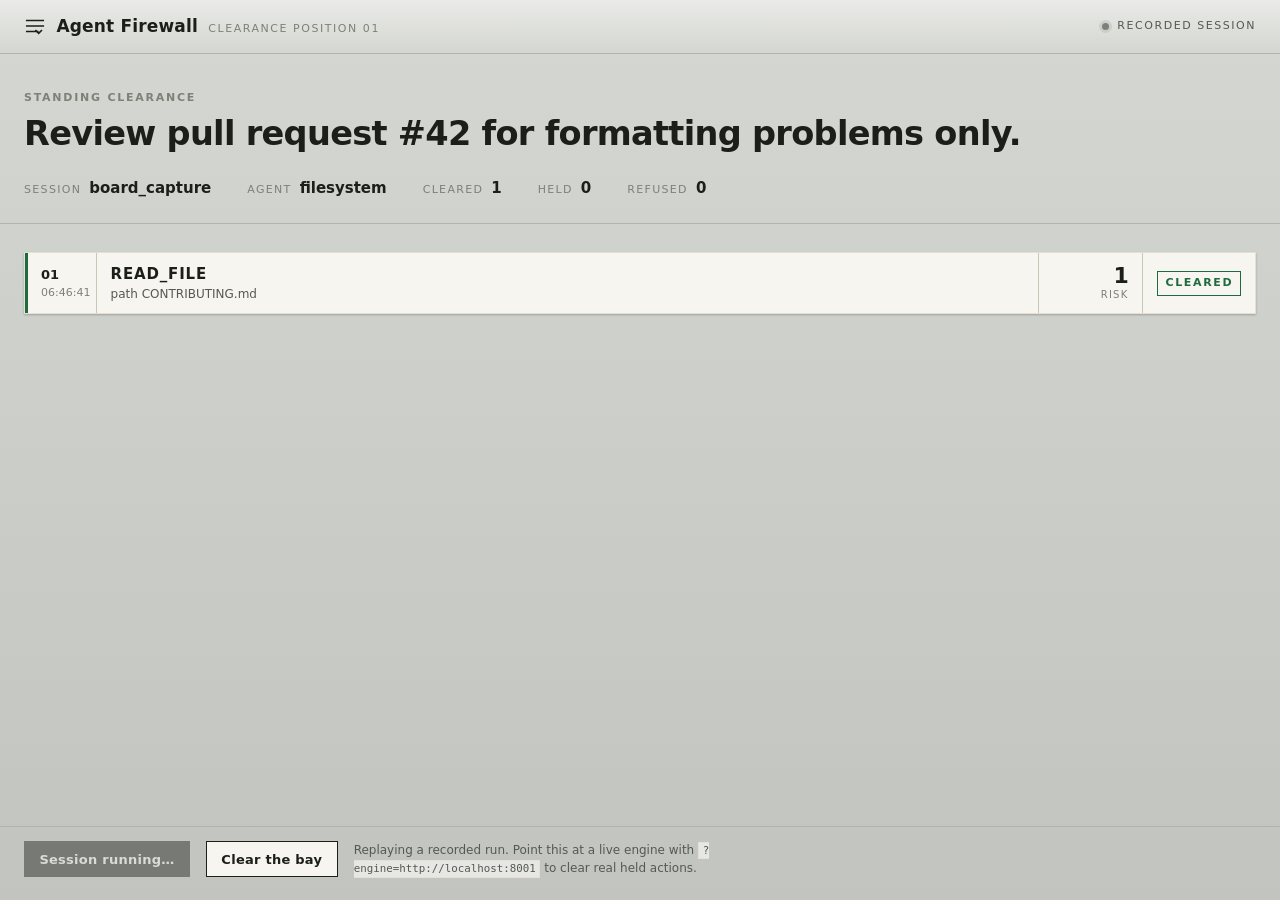
==== web/index.html @ 406d346c "Rebuild the dashboard as a clearance board, deployable to Vercel Replaces the dark-console dashboard" ====
<!doctype html>
<html lang="en">
<head>
<meta charset="utf-8">
<meta name="viewport" content="width=device-width, initial-scale=1">
<title>Agent Firewall — Clearance Board</title>
<meta name="description" content="Every action an AI agent attempts, checked against what you actually asked for.">
<link rel="stylesheet" href="./styles.css">
</head>
<body>
<!--
THESIS: Every tool call an agent attempts is a flight-progress strip moving
through a clearance position; the firewall is the controller, and a held strip
waits in the bay for a person. Refuses the console-with-alarms arrangement this
category always ships, and its opposite, the card-grid SaaS dashboard.
OWN-WORLD: A lit instrument board, not a darkened ops room — cool grey bay,
warm printed strip stock, ink black, one clearance green and one refusal red.
Strips are printed grids with hairline cells and tabular figures; the controller
annotates over the print in correction red. Status is carried by a stamped word,
never by color alone.
STORY: The visitor sees actions passing clearance against a standing brief,
understands that one was pulled and why in plain English, and can clear or
refuse it themselves.
FIRST VIEWPORT: The standing clearance runs across the top. Beneath it the bay,
strips stacked tight in rails; the exfiltration strip is pulled proud, stamped
REFUSED, its annotation spelling out what would have happened. Clear/Refuse sit
on the held strip itself.
FORM: Flight progress strips; candidate 1 of the grounded list (user-pinned over
assigned candidate 3); seed key ee3f7f83.
FINISH: unreviewed and undocumented is unfinished; this build ends with the
finish review, the verdict, and DESIGN.md
-->

<a class="skip" href="#bay">Skip to the clearance bay</a>

<header class="board-head">
  <div class="ident">
    <span class="ident-mark" aria-hidden="true">
      <svg viewBox="0 0 24 24" width="22" height="22" fill="none" stroke="currentColor" stroke-width="1.75" stroke-linecap="square">
        <path d="M3 6h18M3 12h18M3 18h12"/><path d="M17.5 15.5l3 3 3-3" transform="translate(-4.5 1.5)"/>
      </svg>
    </span>
    <span class="ident-name">Agent Firewall</span>
    <span class="ident-pos">Clearance position 01</span>
  </div>

  <div class="link-state" id="linkState" role="status">
    <span class="link-dot" data-state="replay" id="linkDot" aria-hidden="true"></span>
    <span class="link-text" id="linkText">Recorded session</span>
  </div>
</header>

<section class="clearance" aria-labelledby="clearanceLabel">
  <div class="clearance-inner">
    <h1 id="clearanceLabel" class="clearance-label">Standing clearance</h1>
    <p class="clearance-brief" id="clearanceBrief">No clearance filed</p>
    <dl class="clearance-meta">
      <div><dt>Session</dt><dd id="metaSession">—</dd></div>
      <div><dt>Agent</dt><dd id="metaAgent">—</dd></div>
      <div><dt>Cleared</dt><dd id="metaCleared">0</dd></div>
      <div><dt>Held</dt><dd id="metaHeld">0</dd></div>
      <div><dt>Refused</dt><dd id="metaRefused">0</dd></div>
    </dl>
  </div>
</section>

<main id="bay" class="bay" aria-label="Clearance bay">
  <div class="bay-rails" id="strips" aria-live="polite" aria-relevant="additions">
    <p class="bay-empty" id="bayEmpty">The bay is clear. Actions appear here as the agent attempts them.</p>
  </div>
</main>

<footer class="board-foot">
  <button class="ctl ctl-primary" id="runDemo" type="button">Run the recorded session</button>
  <button class="ctl" id="resetBoard" type="button">Clear the bay</button>
  <p class="foot-note" id="footNote">
    Replaying a recorded run. Point this at a live engine with
    <code>?engine=http://localhost:8001</code> to clear real held actions.
  </p>
</footer>

<script src="./app.js"></script>
</body>
</html>
---- web/styles.css ----
/* Agent Firewall — clearance board.
   A lit instrument bay holding printed progress strips. Grey board, warm strip
   stock, ink black, one clearance green and one refusal red. Status is stamped
   in words; color only ever corroborates it. */

:root {
  /* Board — the metal the rails are mounted on. */
  --board:        #d5d7d2;
  --board-deep:   #c2c5bf;
  --rail:         #b0b4ad;
  --rail-shadow:  rgba(38, 42, 36, 0.28);

  /* Strip stock — printed paper, warm against the cool board. */
  --stock:        #f7f5ef;
  --stock-edge:   #e4e0d4;
  --stock-rule:   #cbc6b6;

  /* Inks. */
  --ink:          #1c1e1a;
  --ink-soft:     #55594f;
  --ink-faint:    #7d8177;
  --clear:        #1f6b3f;
  --hold:         #8a5a06;
  --refuse:       #a3261c;
  --correction:   #c02a1e;

  --strip-h:      3.25rem;
  --gutter:       clamp(0.75rem, 2.2vw, 1.5rem);
  --measure:      74ch;

  --ease:         cubic-bezier(0.16, 1, 0.3, 1);

  --face: ui-sans-serif, system-ui, "Segoe UI", Roboto, Helvetica, Arial, sans-serif;
  --figures: "Segoe UI", ui-sans-serif, system-ui, sans-serif;
}

* { box-sizing: border-box; }

html { -webkit-text-size-adjust: 100%; }

body {
  margin: 0;
  min-height: 100dvh;
  display: flex;
  flex-direction: column;
  background:
    linear-gradient(180deg, var(--board) 0%, var(--board-deep) 100%) fixed;
  color: var(--ink);
  font-family: var(--face);
  font-size: 15px;
  line-height: 1.5;
  font-variant-numeric: tabular-nums;
  -webkit-font-smoothing: antialiased;
}

/* Browser surfaces belong to the design too. */
::selection { background: var(--correction); color: var(--stock); }
:focus-visible {
  outline: 2px solid var(--ink);
  outline-offset: 2px;
}
::-webkit-scrollbar { width: 12px; height: 12px; }
::-webkit-scrollbar-track { background: var(--board-deep); }
::-webkit-scrollbar-thumb {
  background: var(--rail);
  border: 3px solid var(--board-deep);
  border-radius: 8px;
}
* { scrollbar-color: var(--rail) var(--board-deep); scrollbar-width: thin; }

.skip {
  position: absolute; left: -9999px;
  background: var(--ink); color: var(--stock);
  padding: 0.6rem 1rem; z-index: 20;
}
.skip:focus { left: var(--gutter); top: var(--gutter); }

/* ---------------------------------------------------------------- head */
.board-head {
  display: flex; align-items: center; justify-content: space-between;
  gap: 1rem;
  padding: 0.85rem var(--gutter);
  border-bottom: 1px solid var(--rail);
  background: linear-gradient(180deg, rgba(255,255,255,0.5), rgba(255,255,255,0));
}

.ident { display: flex; align-items: baseline; gap: 0.65rem; min-width: 0; }
.ident-mark { color: var(--ink); align-self: center; display: flex; }
.ident-name {
  font-size: 1.0625rem; font-weight: 700;
  letter-spacing: 0.01em;
}
.ident-pos {
  font-size: 0.6875rem; text-transform: uppercase;
  letter-spacing: 0.14em; color: var(--ink-faint);
  white-space: nowrap;
}
@media (max-width: 34rem) { .ident-pos { display: none; } }

.link-state { display: flex; align-items: center; gap: 0.5rem; white-space: nowrap; }
.link-dot {
  width: 7px; height: 7px; border-radius: 50%;
  background: var(--ink-faint);
  box-shadow: 0 0 0 3px rgba(125, 129, 119, 0.18);
}
.link-dot[data-state="live"] {
  background: var(--clear);
  box-shadow: 0 0 0 3px rgba(31, 107, 63, 0.18);
  animation: breathe 2.6s var(--ease) infinite;
}
@keyframes breathe { 50% { box-shadow: 0 0 0 6px rgba(31, 107, 63, 0.08); } }
@media (prefers-reduced-motion: reduce) { .link-dot[data-state="live"] { animation: none; } }
.link-text {
  font-size: 0.6875rem; text-transform: uppercase;
  letter-spacing: 0.14em; color: var(--ink-soft);
}

/* ----------------------------------------------------- standing clearance */
.clearance {
  padding: clamp(1.25rem, 3.5vw, 2.25rem) var(--gutter) clamp(1rem, 2.5vw, 1.5rem);
  border-bottom: 1px solid var(--rail);
}
.clearance-inner { max-width: 78rem; margin: 0 auto; }

.clearance-label {
  margin: 0 0 0.5rem;
  font-size: 0.6875rem; font-weight: 600;
  text-transform: uppercase; letter-spacing: 0.16em;
  color: var(--ink-faint);
}
.clearance-brief {
  margin: 0;
  max-width: var(--measure);
  font-size: clamp(1.4rem, 3.2vw, 2.1rem);
  line-height: 1.22;
  font-weight: 620;
  letter-spacing: -0.021em;
  text-wrap: balance;
}
.clearance-brief[data-empty="true"] { color: var(--ink-faint); font-weight: 500; }

.clearance-meta {
  display: flex; flex-wrap: wrap; gap: 0 2.25rem;
  margin: 1.35rem 0 0;
}
.clearance-meta > div { display: flex; align-items: baseline; gap: 0.5rem; }
.clearance-meta dt {
  font-size: 0.6875rem; text-transform: uppercase; letter-spacing: 0.12em;
  color: var(--ink-faint);
}
.clearance-meta dd {
  margin: 0; font-size: 0.9375rem; font-weight: 600;
  font-family: var(--figures);
}

/* ------------------------------------------------------------------ bay */
.bay { flex: 1; padding: clamp(1rem, 2.5vw, 1.75rem) var(--gutter) 2rem; }
.bay-rails {
  max-width: 78rem; margin: 0 auto;
  display: flex; flex-direction: column; gap: 3px;
}
.bay-empty {
  margin: 0; padding: 3.5rem 1rem;
  text-align: center; color: var(--ink-faint);
  border: 1px dashed var(--rail);
  max-width: 46ch; margin-inline: auto;
}

/* -------------------------------------------------------------- a strip */
.strip {
  position: relative;
  display: grid;
  grid-template-columns: 4.5rem minmax(0, 1fr) 6.5rem 7rem;
  align-items: stretch;
  min-height: var(--strip-h);
  background: var(--stock);
  border: 1px solid var(--stock-edge);
  border-left: 1px solid var(--stock-edge);
  box-shadow: 0 1px 2px var(--rail-shadow);
  animation: file-in 340ms var(--ease) both;
}
@keyframes file-in {
  from { opacity: 0; transform: translateX(1.25rem); }
  to   { opacity: 1; transform: none; }
}
@media (prefers-reduced-motion: reduce) { .strip { animation: none; } }

/* The holder rail the strip sits in — the only place a status color lives
   as a field rather than as text. */
.strip::before {
  content: ""; position: absolute; inset: 0 auto 0 0; width: 3px;
  background: var(--rail);
}
.strip[data-state="allow"]::before  { background: var(--clear); }
.strip[data-state="hold"]::before   { background: var(--hold); }
.strip[data-state="block"]::before  { background: var(--refuse); }

/* A held strip is pulled proud of the rail — the physical tell. */
.strip[data-state="hold"] {
  margin-left: 0.75rem;
  box-shadow: -1px 2px 0 0 var(--rail), 0 3px 10px var(--rail-shadow);
}
.strip[data-state="block"] { background: #fbf3f1; }

.cell {
  padding: 0.6rem 0.85rem;
  border-right: 1px solid var(--stock-rule);
  display: flex; flex-direction: column; justify-content: center;
  min-width: 0;
}
.cell:last-of-type { border-right: 0; }

.cell-seq { padding-left: 1rem; }
.seq {
  font-family: var(--figures);
  font-size: 0.8125rem; font-weight: 700; color: var(--ink);
}
.time { font-size: 0.6875rem; color: var(--ink-faint); font-family: var(--figures); }

.tool {
  font-size: 0.9375rem; font-weight: 700;
  letter-spacing: 0.055em; text-transform: uppercase;
  overflow-wrap: anywhere;
}
.strip[data-state="block"] .tool { text-decoration: line-through; text-decoration-color: var(--correction); text-decoration-thickness: 2px; }
.args { font-size: 0.75rem; color: var(--ink-soft); overflow-wrap: anywhere; }

.cell-score { align-items: flex-end; text-align: right; }
.score {
  font-family: var(--figures);
  font-size: 1.375rem; font-weight: 700; line-height: 1;
  letter-spacing: -0.02em;
}
.score-label { font-size: 0.625rem; text-transform: uppercase; letter-spacing: 0.12em; color: var(--ink-faint); }

.cell-stamp { align-items: flex-end; justify-content: center; }
.stamp {
  font-size: 0.6875rem; font-weight: 700;
  text-transform: uppercase; letter-spacing: 0.15em;
  padding: 0.2rem 0.45rem;
  border: 1.5px solid currentColor;
}
.strip[data-state="allow"] .stamp  { color: var(--clear); }
.strip[data-state="hold"] .stamp   { color: var(--hold); }
.strip[data-state="block"] .stamp  { color: var(--refuse); }

@media (max-width: 46rem) {
  .strip { grid-template-columns: 3.5rem minmax(0, 1fr) auto; }
  .cell-stamp { grid-column: 1 / -1; flex-direction: row; align-items: center;
                justify-content: flex-start; gap: 0.75rem; padding-left: 1rem;
                border-top: 1px solid var(--stock-rule); }
}

/* --------------------------------------------------- controller's annotation */
.annot {
  grid-column: 1 / -1;
  border-top: 1px solid var(--stock-rule);
  padding: 0.7rem 0.95rem 0.8rem 1rem;
  background: rgba(255,255,255,0.55);
}
.annot-label {
  font-size: 0.625rem; font-weight: 700; text-transform: uppercase;
  letter-spacing: 0.15em; color: var(--correction);
  margin: 0 0 0.3rem;
}
.annot-body {
  margin: 0; max-width: var(--measure);
  font-size: 0.875rem; line-height: 1.55; color: var(--ink);
}
.annot-source {
  margin: 0.5rem 0 0; font-size: 0.75rem; color: var(--ink-soft);
}
.annot-source b { font-weight: 600; color: var(--ink); }

.annot-actions { display: flex; gap: 0.5rem; margin-top: 0.85rem; }

/* ------------------------------------------------------------- controls */
.ctl {
  font: inherit; font-size: 0.8125rem; font-weight: 600;
  letter-spacing: 0.02em;
  padding: 0.45rem 0.9rem;
  color: var(--ink);
  background: var(--stock);
  border: 1.5px solid var(--ink);
  cursor: pointer;
  transition: background 120ms var(--ease), color 120ms var(--ease);
}
.ctl:hover { background: var(--ink); color: var(--stock); }
.ctl:disabled { opacity: 0.45; cursor: not-allowed; }
.ctl:disabled:hover { background: var(--stock); color: var(--ink); }
.ctl-clear  { border-color: var(--clear);  color: var(--clear); }
.ctl-clear:hover  { background: var(--clear);  color: var(--stock); }
.ctl-refuse { border-color: var(--refuse); color: var(--refuse); }
.ctl-refuse:hover { background: var(--refuse); color: var(--stock); }
.ctl-primary { background: var(--ink); color: var(--stock); }
.ctl-primary:hover { background: var(--stock); color: var(--ink); }

/* ------------------------------------------------------------------ foot */
.board-foot {
  display: flex; align-items: center; flex-wrap: wrap; gap: 0.6rem 1rem;
  padding: 0.9rem var(--gutter) 1.4rem;
  border-top: 1px solid var(--rail);
}
.foot-note {
  margin: 0; font-size: 0.75rem; color: var(--ink-soft);
  max-width: 60ch;
}
.foot-note code {
  font-family: ui-monospace, "Cascadia Code", Consolas, monospace;
  font-size: 0.9em; background: rgba(255,255,255,0.6);
  padding: 0.1em 0.35em; border: 1px solid var(--stock-edge);
}
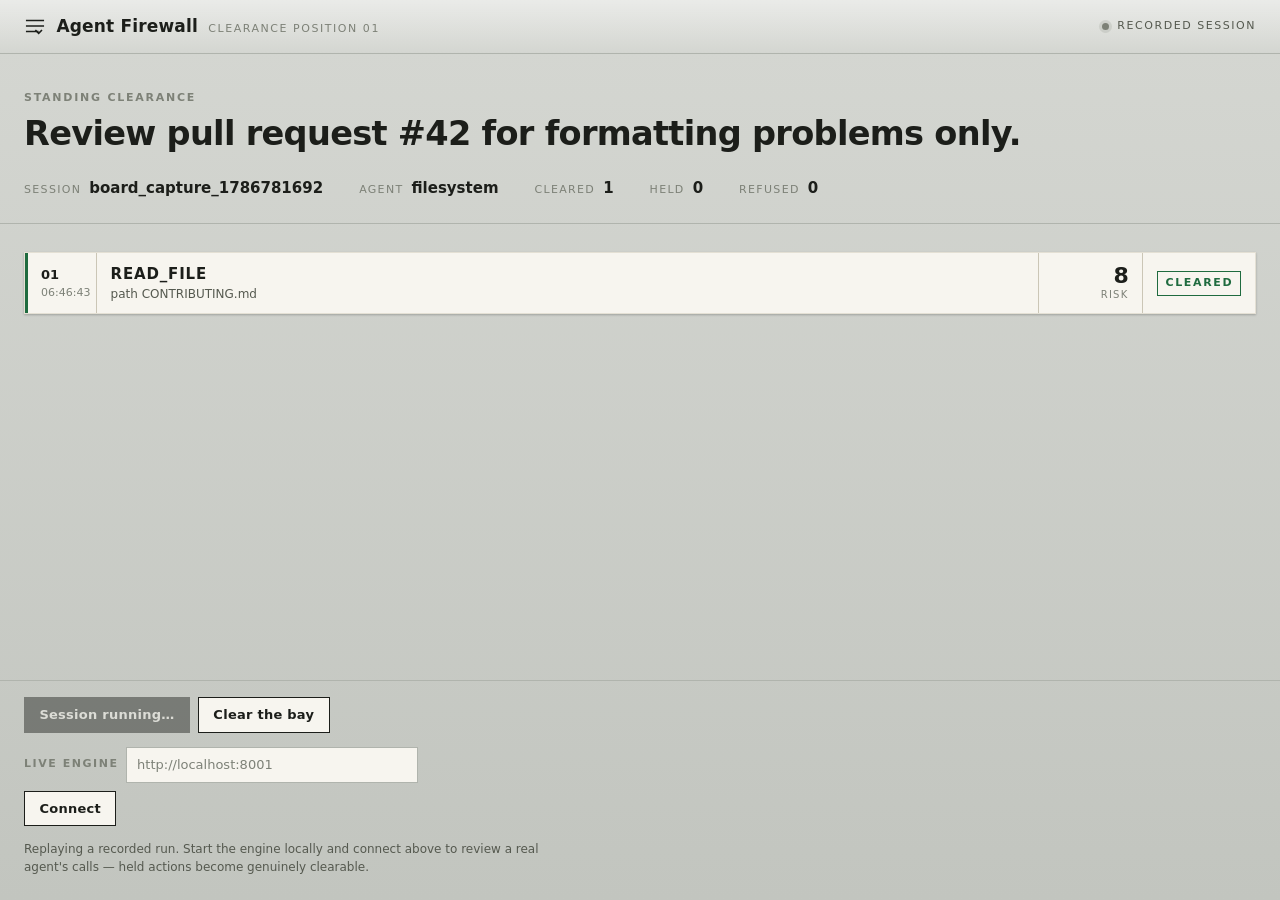
==== commit 294c31a4: "Retire the Slack framing, fix layout collisions, make live mode reachable The board showed slack_sen" ====
--- a/web/index.html
+++ b/web/index.html
@@ -71,11 +71,22 @@
 </main>
 
 <footer class="board-foot">
-  <button class="ctl ctl-primary" id="runDemo" type="button">Run the recorded session</button>
-  <button class="ctl" id="resetBoard" type="button">Clear the bay</button>
+  <div class="foot-row">
+    <button class="ctl ctl-primary" id="runDemo" type="button">Run the recorded session</button>
+    <button class="ctl" id="resetBoard" type="button">Clear the bay</button>
+  </div>
+
+  <form class="foot-row connect" id="connectForm">
+    <label class="connect-label" for="engineUrl">Live engine</label>
+    <input class="connect-input" id="engineUrl" type="url" spellcheck="false"
+           placeholder="http://localhost:8001" autocomplete="off">
+    <button class="ctl" id="connectBtn" type="submit">Connect</button>
+    <button class="ctl" id="disconnectBtn" type="button" hidden>Disconnect</button>
+  </form>
+
   <p class="foot-note" id="footNote">
-    Replaying a recorded run. Point this at a live engine with
-    <code>?engine=http://localhost:8001</code> to clear real held actions.
+    Replaying a recorded run. Start the engine locally and connect above to
+    review a real agent's calls — held actions become genuinely clearable.
   </p>
 </footer>
 
--- a/web/styles.css
+++ b/web/styles.css
@@ -85,19 +85,26 @@
 }
 
 .ident { display: flex; align-items: baseline; gap: 0.65rem; min-width: 0; }
-.ident-mark { color: var(--ink); align-self: center; display: flex; }
+/* The mark must never be squeezed: the SVG keeps its 22px while a shrunk
+   container would let it draw over the wordmark. */
+.ident-mark { color: var(--ink); align-self: center; display: flex; flex: 0 0 auto; }
 .ident-name {
   font-size: 1.0625rem; font-weight: 700;
   letter-spacing: 0.01em;
+  min-width: 0; flex: 0 1 auto;
+  white-space: nowrap; overflow: hidden; text-overflow: ellipsis;
 }
 .ident-pos {
   font-size: 0.6875rem; text-transform: uppercase;
   letter-spacing: 0.14em; color: var(--ink-faint);
-  white-space: nowrap;
-}
-@media (max-width: 34rem) { .ident-pos { display: none; } }
-
-.link-state { display: flex; align-items: center; gap: 0.5rem; white-space: nowrap; }
+  white-space: nowrap; flex: 0 1 auto; overflow: hidden;
+}
+@media (max-width: 46rem) { .ident-pos { display: none; } }
+
+.link-state {
+  display: flex; align-items: center; gap: 0.5rem;
+  white-space: nowrap; flex: 0 0 auto;
+}
 .link-dot {
   width: 7px; height: 7px; border-radius: 50%;
   background: var(--ink-faint);
@@ -139,8 +146,10 @@
 }
 .clearance-brief[data-empty="true"] { color: var(--ink-faint); font-weight: 500; }
 
+/* Row gap must be non-zero: this wraps to two or three rows on a narrow
+   window, and a zero row-gap collides the wrapped lines. */
 .clearance-meta {
-  display: flex; flex-wrap: wrap; gap: 0 2.25rem;
+  display: flex; flex-wrap: wrap; gap: 0.6rem 2.25rem;
   margin: 1.35rem 0 0;
 }
 .clearance-meta > div { display: flex; align-items: baseline; gap: 0.5rem; }
@@ -222,7 +231,6 @@
   letter-spacing: 0.055em; text-transform: uppercase;
   overflow-wrap: anywhere;
 }
-.strip[data-state="block"] .tool { text-decoration: line-through; text-decoration-color: var(--correction); text-decoration-thickness: 2px; }
 .args { font-size: 0.75rem; color: var(--ink-soft); overflow-wrap: anywhere; }
 
 .cell-score { align-items: flex-end; text-align: right; }
@@ -244,11 +252,31 @@
 .strip[data-state="hold"] .stamp   { color: var(--hold); }
 .strip[data-state="block"] .stamp  { color: var(--refuse); }
 
+/* Narrow: the stamp drops to its own full-width row under the action so the
+   tool name keeps a readable measure instead of being crushed into a column. */
 @media (max-width: 46rem) {
-  .strip { grid-template-columns: 3.5rem minmax(0, 1fr) auto; }
+  .strip { grid-template-columns: 3.25rem minmax(0, 1fr) auto; }
   .cell-stamp { grid-column: 1 / -1; flex-direction: row; align-items: center;
                 justify-content: flex-start; gap: 0.75rem; padding-left: 1rem;
                 border-top: 1px solid var(--stock-rule); }
+  .strip[data-state="hold"] { margin-left: 0.4rem; }
+}
+
+/* Very narrow: the score joins the stamp row rather than stealing width from
+   the tool name. */
+@media (max-width: 30rem) {
+  .strip { grid-template-columns: 2.75rem minmax(0, 1fr); }
+  .cell { padding: 0.55rem 0.7rem; }
+  .cell-seq { padding-left: 0.85rem; }
+  .cell-score {
+    grid-column: 1 / -1; order: 1;
+    flex-direction: row; align-items: baseline; justify-content: flex-start;
+    gap: 0.4rem; padding-left: 0.85rem; text-align: left;
+    border-top: 1px solid var(--stock-rule); border-right: 0;
+  }
+  .cell-stamp { order: 2; }
+  .score { font-size: 1.125rem; }
+  .annot { order: 3; }
 }
 
 /* --------------------------------------------------- controller's annotation */
@@ -297,14 +325,35 @@
 
 /* ------------------------------------------------------------------ foot */
 .board-foot {
-  display: flex; align-items: center; flex-wrap: wrap; gap: 0.6rem 1rem;
-  padding: 0.9rem var(--gutter) 1.4rem;
+  display: flex; flex-direction: column; align-items: flex-start; gap: 0.85rem;
+  padding: 1rem var(--gutter) 1.5rem;
   border-top: 1px solid var(--rail);
+}
+.foot-row {
+  display: flex; align-items: center; flex-wrap: wrap; gap: 0.5rem;
+  max-width: 100%;
 }
 .foot-note {
   margin: 0; font-size: 0.75rem; color: var(--ink-soft);
-  max-width: 60ch;
-}
+  max-width: 68ch;
+}
+
+/* Connecting to a real engine is a first-class control, not a URL you have to
+   know to hand-type. */
+.connect-label {
+  font-size: 0.6875rem; font-weight: 600;
+  text-transform: uppercase; letter-spacing: 0.14em;
+  color: var(--ink-faint);
+}
+.connect-input {
+  font: inherit; font-size: 0.8125rem;
+  padding: 0.45rem 0.6rem;
+  min-width: 0; flex: 1 1 15rem; max-width: 20rem;
+  color: var(--ink); background: var(--stock);
+  border: 1.5px solid var(--rail);
+}
+.connect-input:focus-visible { border-color: var(--ink); }
+.connect-input::placeholder { color: var(--ink-faint); }
 .foot-note code {
   font-family: ui-monospace, "Cascadia Code", Consolas, monospace;
   font-size: 0.9em; background: rgba(255,255,255,0.6);
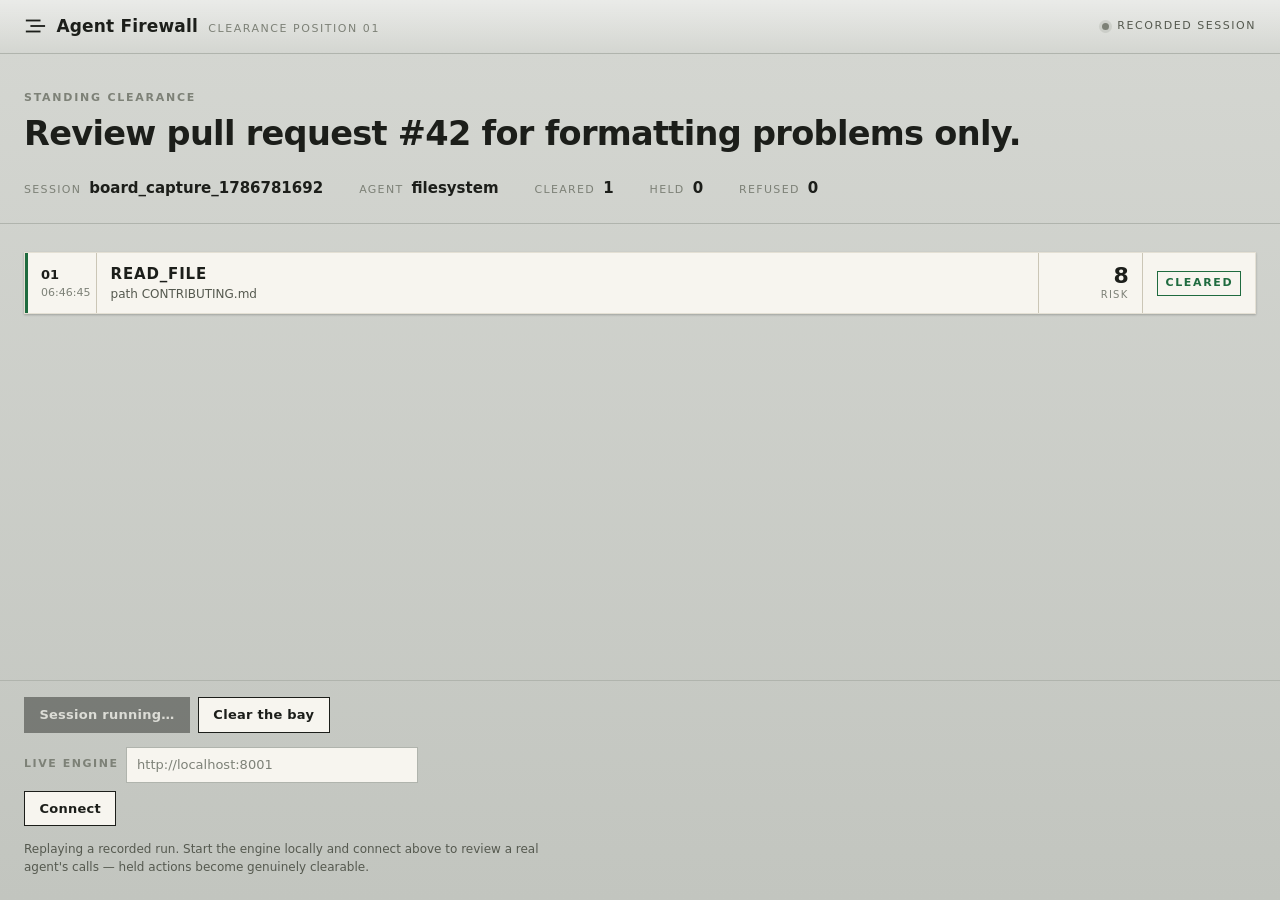
==== commit e36b1638: "Fix the wordmark drawing over itself The mark's chevron and its third bar occupied the same pixels: " ====
--- a/web/index.html
+++ b/web/index.html
@@ -35,9 +35,14 @@
 
 <header class="board-head">
   <div class="ident">
+    <!-- Three strips in a rail, the middle one pulled proud — the same gesture
+         the board uses for a held call. Parallel lines only, so the mark cannot
+         collide with itself the way a chevron over a bar did. -->
     <span class="ident-mark" aria-hidden="true">
-      <svg viewBox="0 0 24 24" width="22" height="22" fill="none" stroke="currentColor" stroke-width="1.75" stroke-linecap="square">
-        <path d="M3 6h18M3 12h18M3 18h12"/><path d="M17.5 15.5l3 3 3-3" transform="translate(-4.5 1.5)"/>
+      <svg viewBox="0 0 24 24" width="22" height="22" fill="none" stroke="currentColor" stroke-width="2" stroke-linecap="square">
+        <path d="M3 6h14"/>
+        <path d="M8 12h14"/>
+        <path d="M3 18h14"/>
       </svg>
     </span>
     <span class="ident-name">Agent Firewall</span>
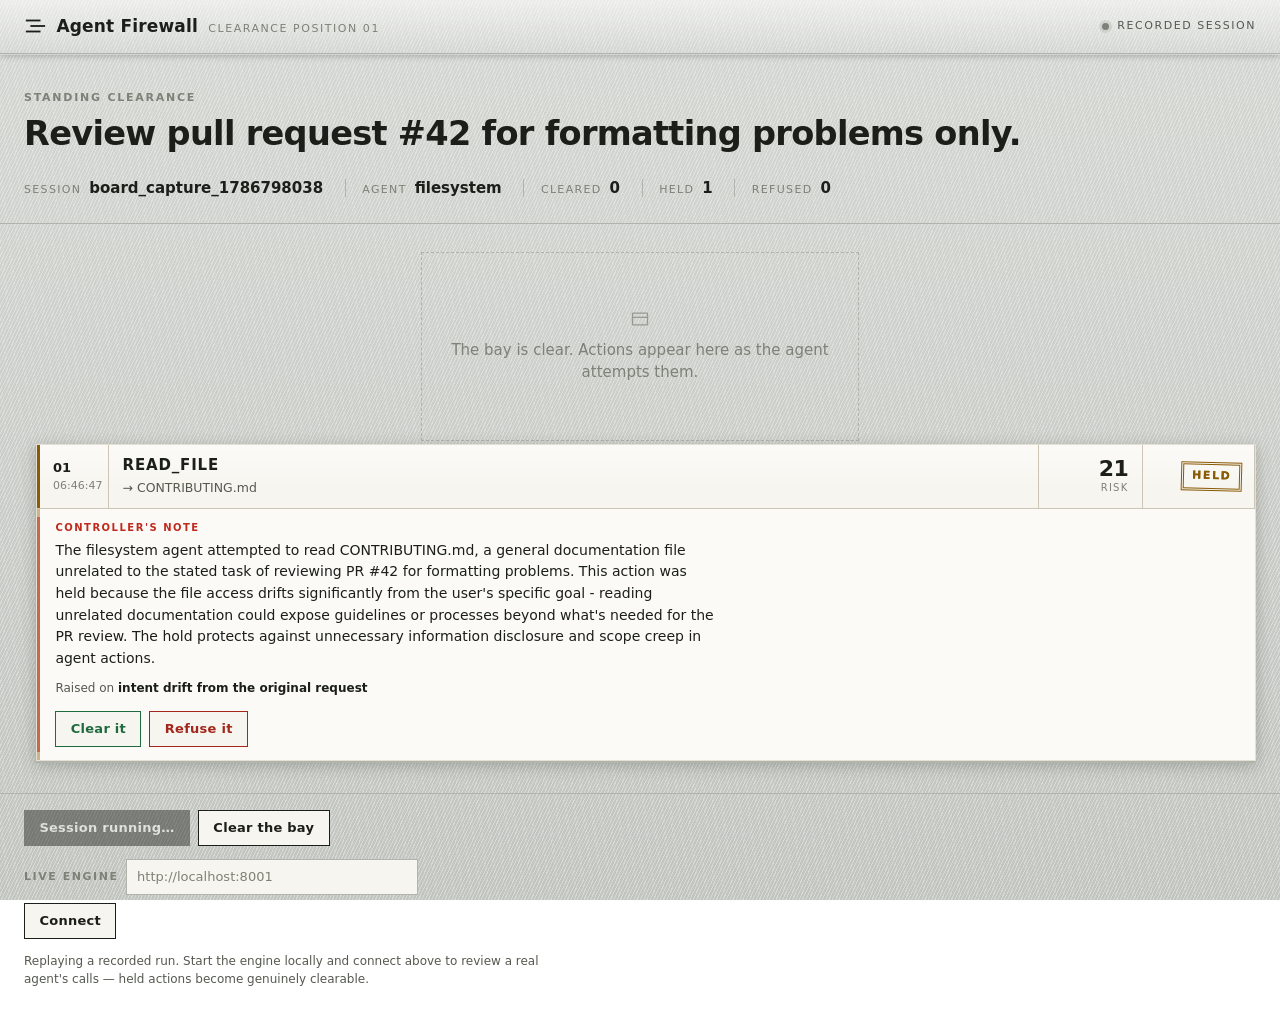
==== commit 27b4cb3d: "Polish clearance-board redaction UI, revert allow threshold to 30, drop stale STATUS.md - app.js: re" ====
--- a/web/index.html
+++ b/web/index.html
@@ -5,7 +5,8 @@
 <meta name="viewport" content="width=device-width, initial-scale=1">
 <title>Agent Firewall — Clearance Board</title>
 <meta name="description" content="Every action an AI agent attempts, checked against what you actually asked for.">
-<link rel="stylesheet" href="./styles.css">
+<link rel="icon" href="data:image/svg+xml,%3Csvg xmlns='http://www.w3.org/2000/svg' viewBox='0 0 24 24' fill='none' stroke='%231c1e1a' stroke-width='2.4' stroke-linecap='square'%3E%3Cpath d='M3 6h14'/%3E%3Cpath d='M8 12h14'/%3E%3Cpath d='M3 18h14'/%3E%3C/svg%3E">
+<link rel="stylesheet" href="./styles.css?v=3">
 </head>
 <body>
 <!--
@@ -71,7 +72,12 @@
 
 <main id="bay" class="bay" aria-label="Clearance bay">
   <div class="bay-rails" id="strips" aria-live="polite" aria-relevant="additions">
-    <p class="bay-empty" id="bayEmpty">The bay is clear. Actions appear here as the agent attempts them.</p>
+    <div class="bay-empty" id="bayEmpty">
+      <svg class="bay-empty-mark" viewBox="0 0 24 24" width="20" height="20" fill="none" stroke="currentColor" stroke-width="1.5" aria-hidden="true">
+        <rect x="3" y="5" width="18" height="14" rx="0.5"/><path d="M3 10h18"/>
+      </svg>
+      <p>The bay is clear. Actions appear here as the agent attempts them.</p>
+    </div>
   </div>
 </main>
 
@@ -95,6 +101,6 @@
   </p>
 </footer>
 
-<script src="./app.js"></script>
+<script src="./app.js?v=3"></script>
 </body>
 </html>
--- a/web/styles.css
+++ b/web/styles.css
@@ -43,8 +43,13 @@
   min-height: 100dvh;
   display: flex;
   flex-direction: column;
+  /* Brushed-metal board: a fine diagonal hairline over the vertical gradient,
+     faint enough to read as texture rather than pattern. */
   background:
-    linear-gradient(180deg, var(--board) 0%, var(--board-deep) 100%) fixed;
+    repeating-linear-gradient(115deg,
+      rgba(255,255,255,0.35) 0 1px, transparent 1px 3px),
+    linear-gradient(180deg, var(--board) 0%, var(--board-deep) 100%);
+  background-attachment: fixed;
   color: var(--ink);
   font-family: var(--face);
   font-size: 15px;
@@ -81,7 +86,9 @@
   gap: 1rem;
   padding: 0.85rem var(--gutter);
   border-bottom: 1px solid var(--rail);
-  background: linear-gradient(180deg, rgba(255,255,255,0.5), rgba(255,255,255,0));
+  background: linear-gradient(180deg, rgba(255,255,255,0.55), rgba(255,255,255,0));
+  box-shadow: 0 1px 0 rgba(255,255,255,0.4), 0 2px 6px var(--rail-shadow);
+  position: relative; z-index: 5;
 }
 
 .ident { display: flex; align-items: baseline; gap: 0.65rem; min-width: 0; }
@@ -149,10 +156,20 @@
 /* Row gap must be non-zero: this wraps to two or three rows on a narrow
    window, and a zero row-gap collides the wrapped lines. */
 .clearance-meta {
-  display: flex; flex-wrap: wrap; gap: 0.6rem 2.25rem;
+  display: flex; flex-wrap: wrap; gap: 0.6rem 1.35rem;
   margin: 1.35rem 0 0;
 }
-.clearance-meta > div { display: flex; align-items: baseline; gap: 0.5rem; }
+.clearance-meta > div {
+  display: flex; align-items: baseline; gap: 0.5rem;
+  position: relative; padding-left: 1.1rem;
+}
+.clearance-meta > div:first-child { padding-left: 0; }
+/* A hairline between groups instead of gap alone — reads as a printed form's
+   field dividers rather than loose whitespace. */
+.clearance-meta > div:not(:first-child)::before {
+  content: ""; position: absolute; left: 0; top: 0.15rem; bottom: 0.15rem;
+  width: 1px; background: var(--rail);
+}
 .clearance-meta dt {
   font-size: 0.6875rem; text-transform: uppercase; letter-spacing: 0.12em;
   color: var(--ink-faint);
@@ -169,11 +186,14 @@
   display: flex; flex-direction: column; gap: 3px;
 }
 .bay-empty {
+  display: flex; flex-direction: column; align-items: center; gap: 0.6rem;
   margin: 0; padding: 3.5rem 1rem;
   text-align: center; color: var(--ink-faint);
   border: 1px dashed var(--rail);
   max-width: 46ch; margin-inline: auto;
 }
+.bay-empty p { margin: 0; }
+.bay-empty-mark { color: var(--ink-faint); opacity: 0.7; }
 
 /* -------------------------------------------------------------- a strip */
 .strip {
@@ -182,9 +202,10 @@
   grid-template-columns: 4.5rem minmax(0, 1fr) 6.5rem 7rem;
   align-items: stretch;
   min-height: var(--strip-h);
-  background: var(--stock);
+  background:
+    linear-gradient(180deg, rgba(255,255,255,0.55) 0%, rgba(255,255,255,0) 14%),
+    var(--stock);
   border: 1px solid var(--stock-edge);
-  border-left: 1px solid var(--stock-edge);
   box-shadow: 0 1px 2px var(--rail-shadow);
   animation: file-in 340ms var(--ease) both;
 }
@@ -207,9 +228,13 @@
 /* A held strip is pulled proud of the rail — the physical tell. */
 .strip[data-state="hold"] {
   margin-left: 0.75rem;
-  box-shadow: -1px 2px 0 0 var(--rail), 0 3px 10px var(--rail-shadow);
-}
-.strip[data-state="block"] { background: #fbf3f1; }
+  box-shadow: -1px 2px 0 0 var(--rail), 0 4px 14px var(--rail-shadow);
+}
+.strip[data-state="block"] {
+  background:
+    linear-gradient(180deg, rgba(255,255,255,0.4) 0%, rgba(255,255,255,0) 14%),
+    #fbf3f1;
+}
 
 .cell {
   padding: 0.6rem 0.85rem;
@@ -231,7 +256,45 @@
   letter-spacing: 0.055em; text-transform: uppercase;
   overflow-wrap: anywhere;
 }
-.args { font-size: 0.75rem; color: var(--ink-soft); overflow-wrap: anywhere; }
+/* The route: where the call goes, then what it carries — not a key/value dump. */
+.route {
+  display: flex; flex-direction: column; gap: 0.15rem;
+  margin-top: 0.15rem;
+}
+.route-dest {
+  font-family: var(--figures);
+  font-size: 0.78rem; color: var(--ink-soft);
+  overflow-wrap: anywhere;
+}
+.route-payload {
+  font-size: 0.75rem; font-style: italic; color: var(--ink-faint);
+  overflow-wrap: anywhere;
+}
+.route-rest {
+  font-size: 0.75rem; color: var(--ink-faint);
+  overflow-wrap: anywhere;
+}
+
+/* Secret names as chips, values never shown at all — the point being made is
+   which credentials almost left, not a rendering of the credentials. */
+.route-secrets {
+  display: flex; flex-wrap: wrap; gap: 0.3rem;
+  margin-top: 0.1rem;
+}
+.secret-chip {
+  display: inline-flex; align-items: baseline; gap: 0.3em;
+  font-family: var(--figures);
+  font-size: 0.6875rem; font-weight: 700; letter-spacing: 0.01em;
+  color: var(--refuse);
+  background: rgba(163, 38, 28, 0.07);
+  border: 1px solid rgba(163, 38, 28, 0.28);
+  padding: 0.1rem 0.4rem;
+}
+.secret-chip i {
+  font-style: normal; font-weight: 600; letter-spacing: 0.08em;
+  text-transform: uppercase; font-size: 0.625rem;
+  color: var(--refuse); opacity: 0.65;
+}
 
 .cell-score { align-items: flex-end; text-align: right; }
 .score {
@@ -242,14 +305,20 @@
 .score-label { font-size: 0.625rem; text-transform: uppercase; letter-spacing: 0.12em; color: var(--ink-faint); }
 
 .cell-stamp { align-items: flex-end; justify-content: center; }
+/* An ink stamp, not an outlined chip: double rule and a faint rotation, the
+   same texture a real inked stamp leaves — imperfect, slightly off-true. */
 .stamp {
   font-size: 0.6875rem; font-weight: 700;
   text-transform: uppercase; letter-spacing: 0.15em;
-  padding: 0.2rem 0.45rem;
+  padding: 0.2rem 0.5rem;
   border: 1.5px solid currentColor;
+  outline: 1px solid currentColor;
+  outline-offset: 1.5px;
+  transform: rotate(-1.5deg);
+  text-shadow: 0 0 0.4px currentColor;
 }
 .strip[data-state="allow"] .stamp  { color: var(--clear); }
-.strip[data-state="hold"] .stamp   { color: var(--hold); }
+.strip[data-state="hold"] .stamp   { color: var(--hold); transform: rotate(1.5deg); }
 .strip[data-state="block"] .stamp  { color: var(--refuse); }
 
 /* Narrow: the stamp drops to its own full-width row under the action so the
@@ -282,9 +351,16 @@
 /* --------------------------------------------------- controller's annotation */
 .annot {
   grid-column: 1 / -1;
+  position: relative;
   border-top: 1px solid var(--stock-rule);
-  padding: 0.7rem 0.95rem 0.8rem 1rem;
+  padding: 0.7rem 0.95rem 0.8rem 1.15rem;
   background: rgba(255,255,255,0.55);
+}
+/* A margin flag in correction red — the same hand that would circle a typo,
+   not a decorative rule. */
+.annot::before {
+  content: ""; position: absolute; left: 0; top: 0.5rem; bottom: 0.5rem;
+  width: 3px; background: var(--correction); opacity: 0.55;
 }
 .annot-label {
   font-size: 0.625rem; font-weight: 700; text-transform: uppercase;
@@ -295,10 +371,66 @@
   margin: 0; max-width: var(--measure);
   font-size: 0.875rem; line-height: 1.55; color: var(--ink);
 }
+/* Machine tokens inside the note's prose: URLs, variable names, paths, keys.
+   Set as specimens rather than running text, so the sentence stays readable and
+   the evidence stays findable. Tinted by what the token IS, using the same ink
+   the rest of the board already assigns that meaning. */
+.tok {
+  font-family: var(--figures);
+  font-size: 0.9em;
+  font-weight: 600;
+  letter-spacing: 0.005em;
+  padding: 0.02em 0.28em;
+  border-radius: 1px;
+  white-space: nowrap;
+}
+/* A destination is where data was going: refusal ink, and never a link. */
+.tok-dest {
+  color: var(--refuse);
+  background: rgba(163, 38, 28, 0.06);
+  border-bottom: 1px solid rgba(163, 38, 28, 0.3);
+}
+/* A named secret nearly left. Same ink as the route's redacted chips. */
+.tok-var, .tok-key {
+  color: var(--refuse);
+  background: rgba(163, 38, 28, 0.07);
+  border: 1px solid rgba(163, 38, 28, 0.22);
+  font-size: 0.85em;
+  letter-spacing: 0.01em;
+}
+/* A file is just a location: neutral ink, no alarm. */
+.tok-file {
+  color: var(--ink);
+  background: rgba(28, 30, 26, 0.05);
+  border-bottom: 1px solid var(--stock-rule);
+}
+
 .annot-source {
-  margin: 0.5rem 0 0; font-size: 0.75rem; color: var(--ink-soft);
+  margin: 0.6rem 0 0; font-size: 0.75rem; color: var(--ink-soft);
 }
 .annot-source b { font-weight: 600; color: var(--ink); }
+.evidence-kind {
+  font-weight: 700; color: var(--correction);
+  text-transform: uppercase; letter-spacing: 0.1em; font-size: 0.9em;
+}
+
+/* The attacker's own words, quoted. Set apart from the controller's note so it
+   never reads as something the board said: indented behind a rule, in the
+   figure face, at a smaller size. This is an exhibit, not commentary. */
+.evidence {
+  margin: 0.35rem 0 0;
+  padding: 0.4rem 0.7rem;
+  max-width: var(--measure);
+  border-left: 2px solid rgba(163, 38, 28, 0.35);
+  background: rgba(163, 38, 28, 0.035);
+  font-family: var(--figures);
+  font-size: 0.78rem; line-height: 1.5;
+  color: var(--ink-soft);
+}
+.evidence .tok { font-size: 0.95em; }
+/* Inside an exhibit the tokens are already in quoted context, so they drop the
+   boxes and keep only the tint - stacked borders here would read as clutter. */
+.evidence .tok-var, .evidence .tok-key { border: 0; background: none; }
 
 .annot-actions { display: flex; gap: 0.5rem; margin-top: 0.85rem; }
 
@@ -311,10 +443,12 @@
   background: var(--stock);
   border: 1.5px solid var(--ink);
   cursor: pointer;
-  transition: background 120ms var(--ease), color 120ms var(--ease);
+  transition: background 120ms var(--ease), color 120ms var(--ease),
+              transform 80ms var(--ease), box-shadow 80ms var(--ease);
 }
 .ctl:hover { background: var(--ink); color: var(--stock); }
-.ctl:disabled { opacity: 0.45; cursor: not-allowed; }
+.ctl:active { transform: translateY(1px); }
+.ctl:disabled { opacity: 0.45; cursor: not-allowed; transform: none; }
 .ctl:disabled:hover { background: var(--stock); color: var(--ink); }
 .ctl-clear  { border-color: var(--clear);  color: var(--clear); }
 .ctl-clear:hover  { background: var(--clear);  color: var(--stock); }
